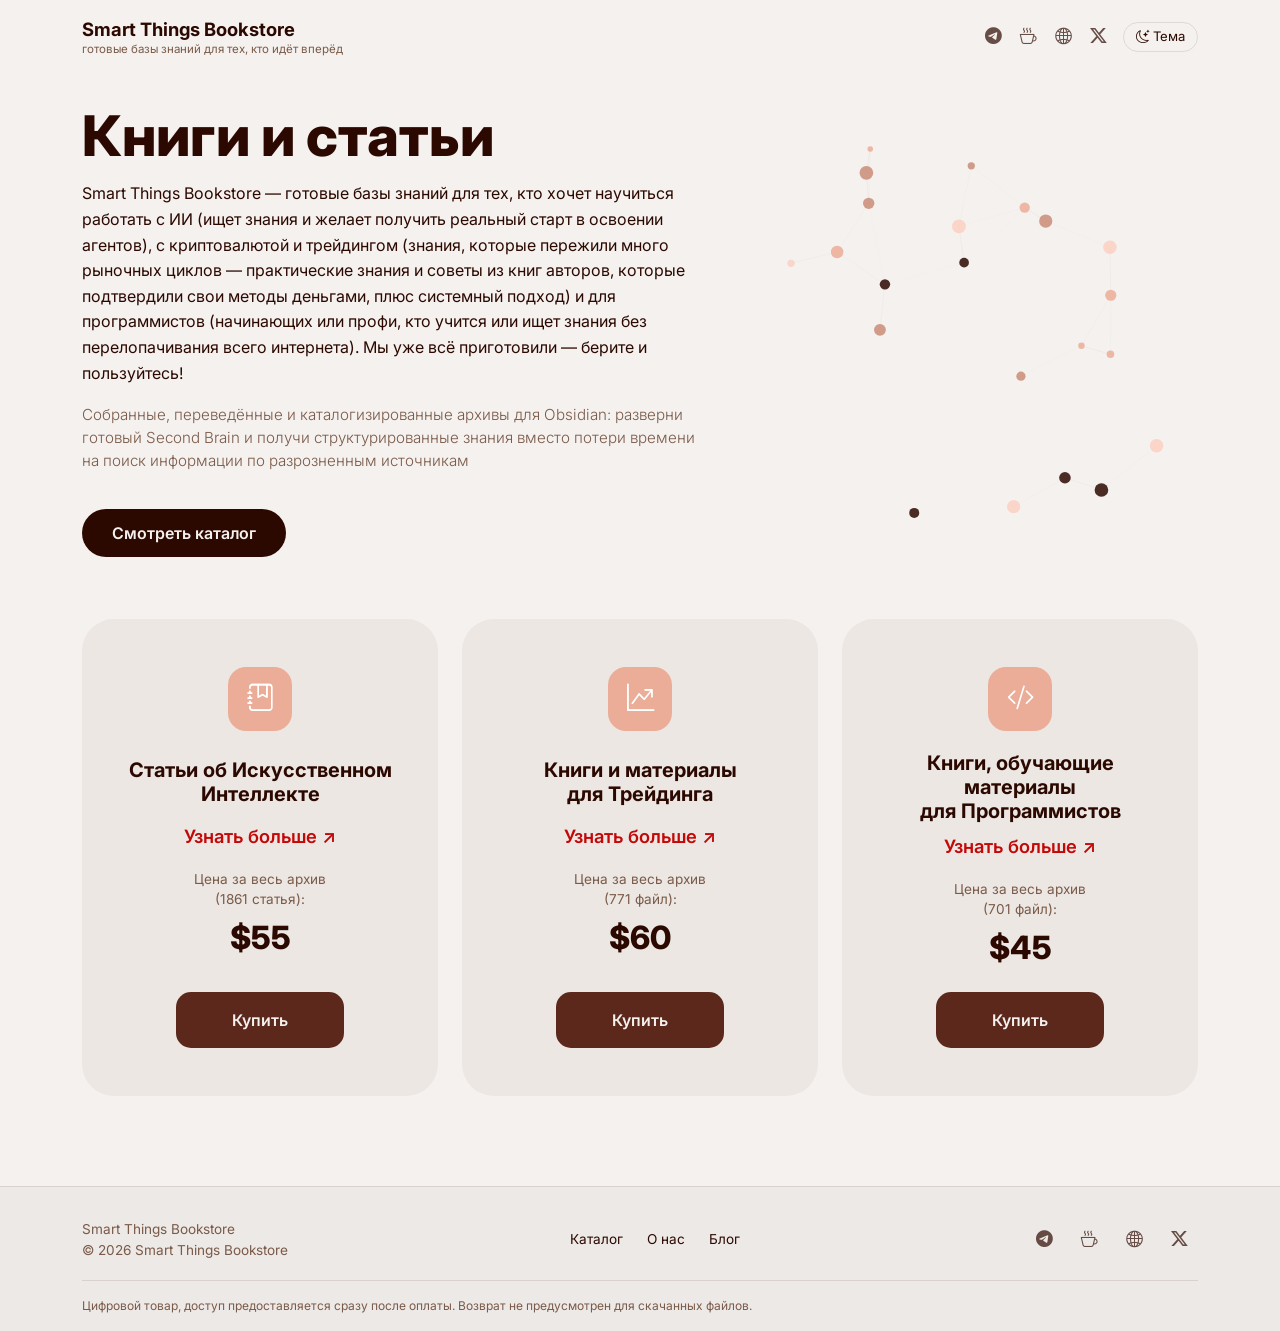
==== index.html @ 559d3473 "Summary add sync yandex webmaster tag" ====
<!DOCTYPE html>
<html lang="ru">
<head>
<!-- Google Tag Manager -->
<script>(function(w,d,s,l,i){w[l]=w[l]||[];w[l].push({'gtm.start':
new Date().getTime(),event:'gtm.js'});var f=d.getElementsByTagName(s)[0],
j=d.createElement(s),dl=l!='dataLayer'?'&l='+l:'';j.async=true;j.src=
'https://www.googletagmanager.com/gtm.js?id='+i+dl;f.parentNode.insertBefore(j,f);
})(window,document,'script','dataLayer','GTM-MWCF3CTQ');</script>
<!-- End Google Tag Manager -->
<!-- Google tag (gtag.js) -->
<script async src="https://www.googletagmanager.com/gtag/js?id=G-NZB8XPNJS3"></script>
<script>
  window.dataLayer = window.dataLayer || [];
  function gtag(){dataLayer.push(arguments);}
  gtag('js', new Date());
  gtag('config', 'G-NZB8XPNJS3');
</script>
<meta charset="UTF-8">
<meta name="yandex-verification" content="767aa36fb826621a" />
<meta name="viewport" content="width=device-width, initial-scale=1.0">
<script>document.documentElement.setAttribute('data-theme', localStorage.getItem('theme') || 'light');</script>
<title>Smart Things Bookstore — базы знаний по ИИ, трейдингу и коду для Obsidian</title>
<meta name="description" content="Smart Things Bookstore — базы знаний по ИИ, трейдингу и коду для Obsidian">
<link rel="icon" type="image/png" href="/img/favicon-96x96.png" sizes="96x96" />
<link rel="icon" type="image/svg+xml" href="/img/favicon.svg" />
<link rel="shortcut icon" href="/img/favicon.ico" />
<link rel="apple-touch-icon" sizes="180x180" href="/img/apple-touch-icon.png" />
<meta name="apple-mobile-web-app-title" content="eBook RU" />
<link rel="manifest" href="/img/site.webmanifest" />
<link rel="preconnect" href="https://fonts.googleapis.com">
<link rel="preconnect" href="https://fonts.gstatic.com" crossorigin>
<link href="https://fonts.googleapis.com/css2?family=Inter:wght@400;500;600;700;800&display=optional" rel="stylesheet">
<link href="https://cdn.jsdelivr.net/npm/bootstrap@5.3.3/dist/css/bootstrap.min.css" rel="stylesheet">
<link rel="stylesheet" href="https://cdn.jsdelivr.net/npm/bootstrap-icons@1.11.3/font/bootstrap-icons.css">
<link rel="stylesheet" href="style.css">
<script type="application/ld+json">
{
  "@context": "https://schema.org",
  "@graph": [
    {
      "@type": "Organization",
      "name": "Smart Things Bookstore",
      "url": "https://ebookru.github.io/",
      "sameAs": []
    },
    {
      "@type": "WebSite",
      "name": "Smart Things Bookstore",
      "url": "https://ebookru.github.io/"
    },
    {
      "@type": "ItemList",
      "itemListElement": [
        {
          "@type": "ListItem",
          "position": 1,
          "url": "https://ebookru.github.io/product-ai.html",
          "name": "Статьи об Искусственном Интеллекте"
        },
        {
          "@type": "ListItem",
          "position": 2,
          "url": "https://ebookru.github.io/product-trading.html",
          "name": "Книги и материалы для Трейдинга"
        },
        {
          "@type": "ListItem",
          "position": 3,
          "url": "https://ebookru.github.io/product-programmers.html",
          "name": "Книги, обучающие материалы для Программистов"
        }
      ]
    }
  ]
}
</script>
<!-- Yandex.Metrika counter -->
<script type="text/javascript">
    (function(m,e,t,r,i,k,a){
        m[i]=m[i]||function(){(m[i].a=m[i].a||[]).push(arguments)};
        m[i].l=1*new Date();
        for (var j = 0; j < document.scripts.length; j++) {if (document.scripts[j].src === r) { return; }}
        k=e.createElement(t),a=e.getElementsByTagName(t)[0],k.async=1,k.src=r,a.parentNode.insertBefore(k,a)
    })(window, document,'script','https://mc.webvisor.org/metrika/tag_ww.js?id=110765491', 'ym');

    ym(110765491, 'init', {ssr:true, webvisor:true, clickmap:true, ecommerce:"dataLayer", referrer: document.referrer, url: location.href, accurateTrackBounce:true, trackLinks:true});
</script>
<noscript><div><img src="https://mc.yandex.ru/watch/110765491" style="position:absolute; left:-9999px;" alt="" /></div></noscript>
<!-- /Yandex.Metrika counter -->
</head>
<body>
<!-- Google Tag Manager (noscript) -->
<noscript><iframe src="https://www.googletagmanager.com/ns.html?id=GTM-MWCF3CTQ"
height="0" width="0" style="display:none;visibility:hidden"></iframe></noscript>
<!-- End Google Tag Manager (noscript) -->

<nav class="navbar navbar-expand py-3">
  <div class="container d-flex justify-content-between align-items-center">
    <a href="index.html" class="text-decoration-none">
      <span class="brand-name">Smart Things Bookstore</span>
      <span class="brand-tagline">готовые базы знаний для тех, кто идёт вперёд</span>
    </a>
    <div class="d-flex align-items-center">
      <div class="social-icons">
        <a href="#" title="Telegram" aria-label="Telegram"><i class="bi bi-telegram"></i></a>
        <a href="#" title="Boosty" aria-label="Boosty"><i class="bi bi-cup-hot"></i></a>
        <a href="#" title="Bastyon" aria-label="Bastyon"><i class="bi bi-globe2"></i></a>
        <a href="#" title="X" aria-label="X (Twitter)"><i class="bi bi-twitter-x"></i></a>
      </div>
      <button class="theme-toggle" id="themeToggle"><i class="bi bi-moon-stars"></i> Тема</button>
    </div>
  </div>
</nav>

<main>
<header class="hero">
  <div class="container hero-inner">
    <div class="row align-items-center g-5">
      <div class="col-lg-7">
        <h1>Книги и статьи</h1>
        <p class="hero-desc">Smart Things Bookstore — готовые базы знаний для тех, кто хочет научиться работать с ИИ (ищет знания и желает получить реальный старт в освоении агентов), с криптовалютой и трейдингом (знания, которые пережили много рыночных циклов — практические знания и советы из книг авторов, которые подтвердили свои методы деньгами, плюс системный подход) и для программистов (начинающих или профи, кто учится или ищет знания без перелопачивания всего интернета). Мы уже всё приготовили — берите и пользуйтесь!</p>
        <p class="lead">Собранные, переведённые и каталогизированные архивы для Obsidian: разверни готовый Second Brain и получи структурированные знания вместо потери времени на поиск информации по разрозненным источникам</p>
        <a href="#catalog" class="btn btn-brand">Смотреть каталог</a>
      </div>
      <div class="col-lg-5">
        <div class="graph-wrap">
          <svg id="graphSvg" viewBox="0 0 500 420"></svg>
        </div>
      </div>
    </div>
  </div>
</header>

<section class="catalog-section" id="catalog">
  <div class="container">
    <h2 class="visually-hidden">Каталог товаров</h2>
    <div class="row g-4 justify-content-center">
      <div class="col-md-4 col-sm-6">
        <div class="product-card">
          <div class="product-icon"><i class="bi bi-journal-bookmark"></i></div>
          <h3>Статьи об Искусственном<br>Интеллекте</h3>
          <a href="product-ai.html" class="link-more" aria-label="Узнать больше об архиве «Статьи об Искусственном Интеллекте»">Узнать больше ↗</a>
          <div class="product-price-label">Цена за весь архив<br>(1861 статья):</div>
          <div class="product-price-value">$55</div>
          <button class="btn-buy">Купить</button>
        </div>
      </div>
      <div class="col-md-4 col-sm-6">
        <div class="product-card">
          <div class="product-icon"><i class="bi bi-graph-up-arrow"></i></div>
          <h3>Книги и материалы<br>для Трейдинга</h3>
          <a href="product-trading.html" class="link-more" aria-label="Узнать больше об архиве «Книги и материалы для Трейдинга»">Узнать больше ↗</a>
          <div class="product-price-label">Цена за весь архив<br>(771 файл):</div>
          <div class="product-price-value">$60</div>
          <button class="btn-buy">Купить</button>
        </div>
      </div>
      <div class="col-md-4 col-sm-6">
        <div class="product-card">
          <div class="product-icon"><i class="bi bi-code-slash"></i></div>
          <h3>Книги, обучающие материалы<br>для Программистов</h3>
          <a href="product-programmers.html" class="link-more" aria-label="Узнать больше об архиве «Книги, обучающие материалы для Программистов»">Узнать больше ↗</a>
          <div class="product-price-label">Цена за весь архив<br>(701 файл):</div>
          <div class="product-price-value">$45</div>
          <button class="btn-buy">Купить</button>
        </div>
      </div>
    </div>
  </div>
</section>
</main>

<footer>
  <div class="container">
    <div class="d-flex flex-wrap justify-content-between align-items-center">
      <div>Smart Things Bookstore<br>© 2026 Smart Things Bookstore</div>
      <div>
        <a href="#catalog">Каталог</a>
        <a href="#">О нас</a>
        <a href="#">Блог</a>
      </div>
      <div class="social-icons">
        <a href="#" aria-label="Telegram"><i class="bi bi-telegram"></i></a>
        <a href="#" aria-label="Boosty"><i class="bi bi-cup-hot"></i></a>
        <a href="#" aria-label="Bastyon"><i class="bi bi-globe2"></i></a>
        <a href="#" aria-label="X (Twitter)"><i class="bi bi-twitter-x"></i></a>
      </div>
    </div>
    <div class="footer-legal">
      Цифровой товар, доступ предоставляется сразу после оплаты. Возврат не предусмотрен для скачанных файлов.
    </div>
  </div>
</footer>

<script src="script.js" defer></script>

</body>
</html>
---- style.css ----
:root {
  --bg: #F4F1EF;
  --bg-alt: #FAD0C1;
  --bg-secondary: #EDE9E6;
  --card-bg: #ECE7E3;
  --accent: #EBAD97;
  --accent2: #C98C76;
  --text: #2C0900;
  --text-muted: #7a5a48;
  --border: rgba(44,9,0,0.10);
  --surface: #ffffff;
}
[data-theme="dark"] {
  --bg: #3a3230;
  --bg-alt: #C79E90;
  --bg-secondary: #4a3e3a;
  --card-bg: #4a3e3a;
  --accent: #A87362;
  --accent2: #875140;
  --text: #f2e9e5;
  --text-muted: #cbb9b0;
  --border: rgba(242,233,229,0.12);
  --surface: #574a45;
}
* { font-family: 'Inter', -apple-system, sans-serif; }
body {
  background: var(--bg);
  color: var(--text);
  transition: background 0.3s ease, color 0.3s ease;
  overflow-x: hidden;
}
.navbar { background: transparent !important; }
.brand-name { font-weight: 700; font-size: 1.15rem; color: var(--text); }
.brand-tagline { font-size: 0.72rem; color: var(--text-muted); display: block; margin-top: -3px; }
.social-icons a {
  color: var(--text); font-size: 1.05rem; margin-left: 14px;
  text-decoration: none; opacity: 0.7; transition: opacity 0.2s;
}
.social-icons a:hover { opacity: 1; }
.theme-toggle {
  border: 1px solid var(--border); background: transparent; color: var(--text);
  border-radius: 20px; padding: 4px 12px; font-size: 0.82rem; margin-left: 16px;
}

/* --- Минималистичный hero --- */
.hero { position: relative; padding: 2em 0; overflow: hidden; }
.hero-inner { position: relative; z-index: 2; }
.hero h1 {
  font-weight: 800;
  font-size: 3.5em;
  line-height: 1.1;
  margin-bottom: .25em;
}
.hero p.hero-desc {
  font-size: 1rem;
  color: var(--text);
  max-width: 800px;
  line-height: 1.6;
}
.hero p.lead {
  font-size: 0.95rem;
  color: var(--text-muted);
  max-width: 640px;
  margin-top: 18px;
}
.btn-brand {
  background: var(--text);
  border: none;
  color: var(--bg);
  font-weight: 600;
  padding: 12px 30px;
  border-radius: 999px;
  margin-top: 20px;
}
.btn-brand:hover { background: var(--accent2); color: #fff; }

/* --- Живой граф --- */
.graph-wrap { width: 100%; height: 420px; }
#graphSvg { width: 100%; height: 100%; }
.graph-node { transition: r 0.3s ease; }
.graph-edge { stroke: var(--border); stroke-width: 1; }
@media (max-width: 991px) { .graph-wrap { height: 260px; margin-top: 20px; } }

.catalog-section { padding: 30px 0 90px; position: relative; z-index: 2; }

/* --- Карточки товаров (центрированные, скруглённые) --- */
.product-card {
  background: var(--card-bg);
  border-radius: 32px;
  padding: 48px 28px;
  height: 100%;
  min-height: 420px;
  text-align: center;
  display: flex;
  flex-direction: column;
  align-items: center;
  justify-content: flex-start;
  transition: transform 0.25s ease;
}
.product-card h3 { min-height: 62px; display: flex; align-items: center; }
.product-card .product-price-label { min-height: 42px; display: flex; align-items: center; }
.product-card .btn-buy { margin-top: auto; }
.product-card:hover { transform: translateY(-6px); }
.product-icon {
  width: 64px; height: 64px;
  display: flex; align-items: center; justify-content: center;
  background: var(--accent);
  border-radius: 18px;
  font-size: 1.7rem;
  color: #fff;
  margin-bottom: 20px;
}
.product-card h3 { font-size: 1.25rem; font-weight: 700; margin-bottom: 10px; }
.link-more {
  font-size: 1.15rem;
  color: #c30808;
  text-decoration: none;
  font-weight: 600;
  margin-bottom: 18px;
}
[data-theme="dark"] .link-more { color: #ffe098; }
.link-more:hover { text-decoration: underline; }
.product-price-label { font-size: 0.85rem; color: var(--text-muted); margin-bottom: 4px; line-height: 1.5; }
.product-price-value { font-size: 2rem; font-weight: 800; color: var(--text); margin-bottom: 20px; }
.btn-buy {
  background: #5b281b;
  color: var(--bg);
  border: none;
  border-radius: 15px;
  padding: 16px 56px;
  font-weight: 600;
}
.btn-buy:hover { background: #a92909; color: #fff; }
.btn-buy:disabled { opacity: 0.4; }
[data-theme="dark"] .btn-buy { background: #510808; color: #f5f5f5; }
[data-theme="dark"] .btn-buy:hover { background: #d20000; color: #f5f5f5; }

footer {
  background: var(--bg-secondary);
  border-top: 1px solid var(--border);
  padding: 32px 0 16px;
  font-size: 0.85rem;
  color: var(--text-muted);
}
footer a { color: var(--text); text-decoration: none; margin: 0 10px; }
.footer-legal {
  font-size: 0.75rem; margin-top: 20px;
  border-top: 1px solid var(--border); padding-top: 16px;
}

/* ==================================================
   Внутренние страницы товаров (product-*.html)
   ================================================== */
.breadcrumb-nav { font-size: 0.85rem; color: var(--text-muted); padding: 10px 0 20px; }
.breadcrumb-nav a { color: var(--text-muted); text-decoration: none; }

.hero-panel { background: var(--bg-secondary); border-radius: 32px; padding: 56px; }
h1.product-title { font-weight: 800; font-size: 2rem; line-height: 1.3; letter-spacing: -0.5px; max-width: 480px; }
.product-subtitle { color: var(--text-muted); font-size: 1rem; margin-top: 18px; max-width: 460px; }
.hero-panel .btn-brand { padding: 12px 28px; margin-top: 26px; display: inline-block; }
.btn-trial {
  display: inline-block; margin-top: 26px; margin-left: 14px;
  padding: 12px 24px; border-radius: 999px; border: 1px solid var(--border);
  color: var(--text-muted); text-decoration: none; font-size: 0.9rem; font-weight: 500;
}
.btn-trial:hover { border-color: var(--accent2); color: var(--accent2); }
[data-theme="dark"] .btn-trial { color: #fff; border-color: #ff1500; }
[data-theme="dark"] .btn-trial:hover { color: #fff; border-color: #ff1500; background: #ff1500; }

.demo-mock {
  background: var(--surface);
  border-radius: 24px;
  padding: 24px;
  box-shadow: 0 20px 50px rgba(44,9,0,0.08);
}
.demo-mock .mock-row {
  display: flex; align-items: center; justify-content: space-between;
  padding: 10px 6px; border-bottom: 1px solid var(--border); font-size: 0.85rem;
}
.demo-mock .mock-icon {
  width: 34px; height: 34px; border-radius: 8px;
  background: linear-gradient(135deg, var(--accent), var(--accent2));
  margin-right: 10px; flex-shrink: 0;
}
.demo-caption { text-align: center; font-size: 0.78rem; color: var(--text-muted); margin-top: 14px; }

.split-section { padding: 70px 0; border-top: 1px solid var(--border); }
.split-section .row { position: relative; }
.split-section .divider {
  position: absolute; left: 50%; top: 0; bottom: 0; width: 1px;
  background: var(--border); display: none;
}
@media (min-width: 768px) { .split-section .divider { display: block; } }
.split-title { font-weight: 800; font-size: 1.7rem; letter-spacing: -0.3px; }
.split-text { color: var(--text-muted); font-size: 1rem; line-height: 1.7; }
.spl-tex { padding: 1em 0 0; text-align: center; font-size: 1.45em; color: var(--text-muted); }
.spl-tex a { color: var(--accent2); }
.spl-tex a:hover { color: var(--bs-red); }

.categories-list { display: flex; flex-wrap: wrap; gap: 10px; margin-top: 16px; }
.categories-list span { background: var(--card-bg); border-radius: 999px; padding: 8px 16px; font-size: 0.85rem; color: var(--text); }

.stats-panel { background: var(--surface); border-radius: 24px; padding: 32px; box-shadow: 0 20px 50px rgba(44,9,0,0.08); height: 100%; }
.stats-panel .stat-row { display: flex; align-items: center; justify-content: space-between; padding: 14px 4px; border-bottom: 1px solid var(--border); }
.stats-panel .stat-row:last-child { border-bottom: none; }
.stats-panel .stat-value { font-weight: 800; font-size: 1.3rem; color: var(--accent2); }
.stats-panel .stat-label { font-size: 0.9rem; color: var(--text); }
[data-theme="dark"] .stats-panel { background: var(--card-bg); }
[data-theme="dark"] .stats-panel .stat-value { color: var(--bg-alt); }
[data-theme="dark"] .stats-panel .stat-label { color: #f2e9e5; }

.steps { display: flex; gap: 20px; flex-wrap: wrap; margin-top: 10px; }
.step { background: var(--card-bg); border-radius: 20px; padding: 22px; flex: 1; min-width: 180px; }
.step-num { color: var(--accent2); font-weight: 800; font-size: 1.4rem; }

.buy-box { background: var(--bg-secondary); border-radius: 32px; padding: 40px; text-align: center; margin: 20px 0 40px; }
.buy-price { font-size: 1.5rem; font-weight: 800; margin-bottom: 18px; }
.buy-price .buy-amount { font-size: 1.8em; }
.btn-pay { border: none; border-radius: 999px; padding: 14px 25px; font-weight: 600; margin: 8px; color: #fff; font-size: 1.35em; }
.btn-pay.crypto { background: #950301; }
.btn-pay.crypto:hover { background: #cb1816; }
[data-theme="dark"] .btn-pay.crypto { background: #570d0c; }
[data-theme="dark"] .btn-pay.crypto:hover { background: #ff1500; }
.btn-pay.cards { background: #d15210; }
.btn-pay.cards:hover { background: #ff0c0c; }
.buy-note { font-size: 0.82rem; color: var(--text-muted); margin-top: 14px; }

.accordion-item { background: transparent; border: none; border-bottom: 1px solid var(--border); }
.accordion-button { background: transparent; color: var(--text); font-weight: 500; box-shadow: none; padding: 18px 4px; }
.accordion-button:not(.collapsed) { background: transparent; color: var(--accent2); box-shadow: none; }
.accordion-body { color: var(--text-muted); padding: 0 4px 18px; }

.scan-carousel { border-radius: 24px; overflow: hidden; box-shadow: 0 20px 50px rgba(44,9,0,0.08); background: var(--surface); }
.scan-carousel .carousel-item img { width: 100%; height: 340px; object-fit: cover; cursor: zoom-in; }
.scan-carousel .carousel-control-prev, .scan-carousel .carousel-control-next { width: 44px; }
.scan-carousel .carousel-control-prev-icon, .scan-carousel .carousel-control-next-icon { background-color: rgba(44,9,0,0.55); border-radius: 50%; padding: 18px; }
.scan-carousel .carousel-indicators [data-bs-target] { background-color: var(--accent2); }

.lightbox-overlay {
  position: fixed; inset: 0; background: rgba(0,0,0,0.85); z-index: 2000;
  display: none; align-items: center; justify-content: center; padding: 30px;
}
.lightbox-overlay.active { display: flex; }
.lightbox-overlay img { max-width: 90vw; max-height: 90vh; border-radius: 12px; }
.lightbox-close { position: absolute; top: 20px; right: 30px; color: #fff; font-size: 2rem; cursor: pointer; background: none; border: none; }
.lightbox-nav { position: absolute; top: 50%; transform: translateY(-50%); color: #fff; font-size: 2.5rem; cursor: pointer; background: none; border: none; padding: 10px 16px; }
.lightbox-prev { left: 10px; }
.lightbox-next { right: 10px; }
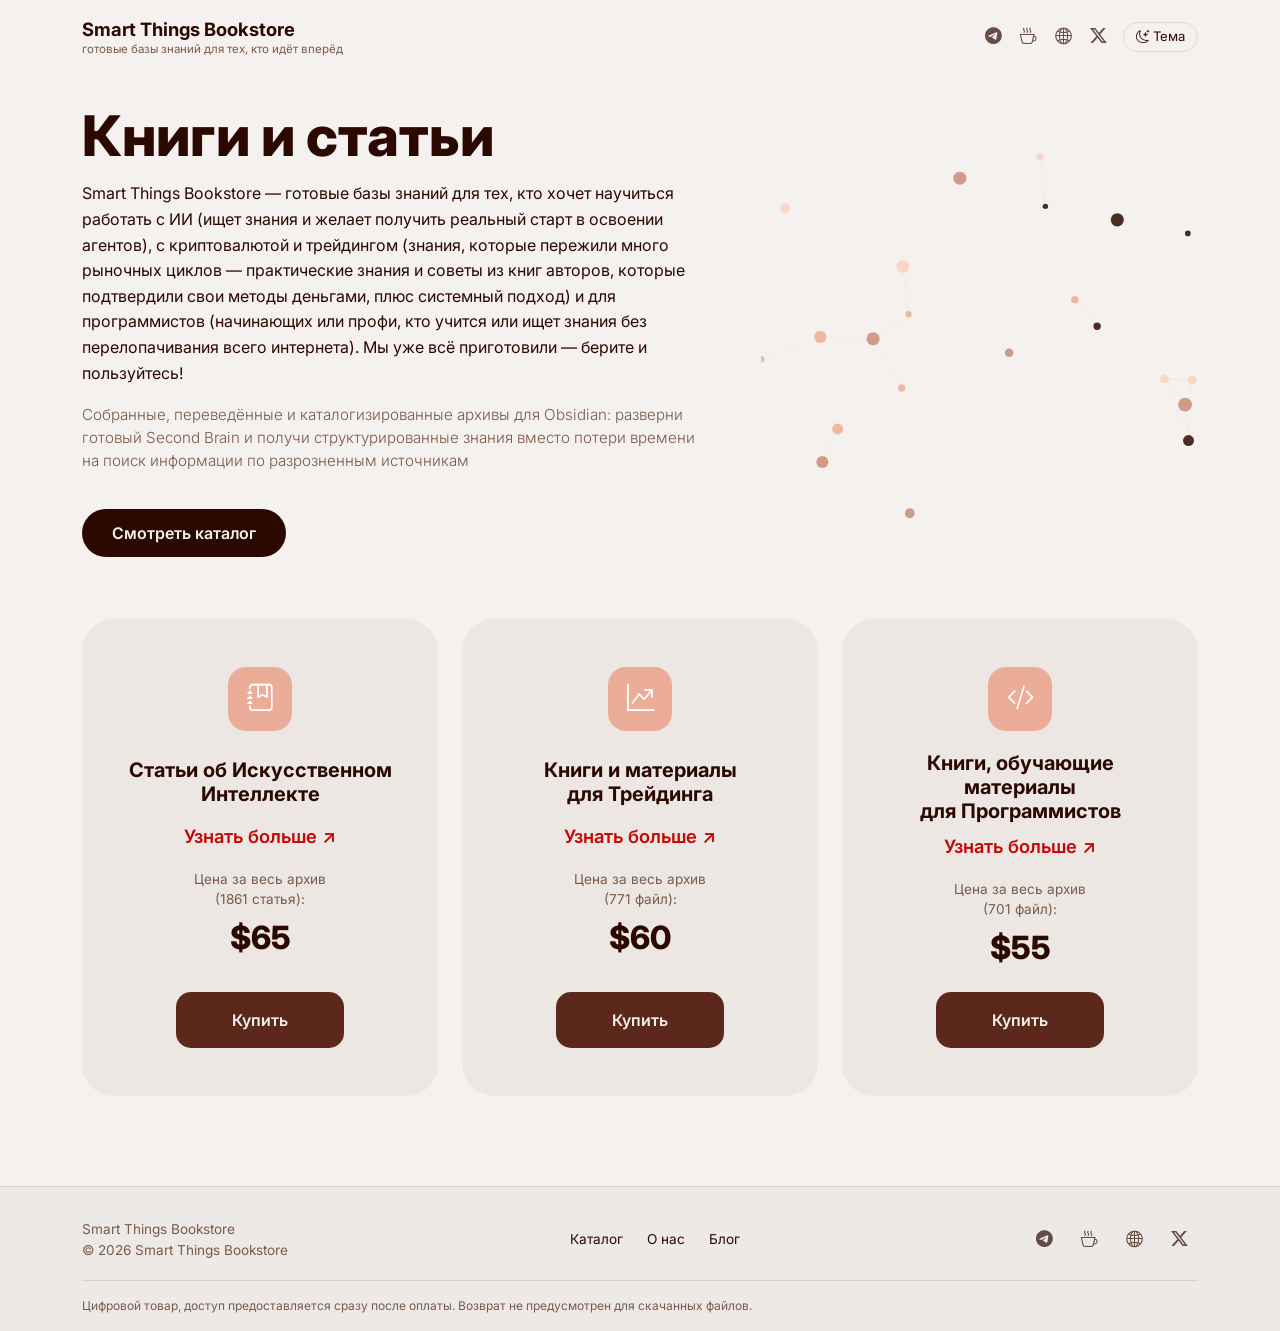
==== commit 9ce08259: "Summary add text & change price" ====
--- a/index.html
+++ b/index.html
@@ -142,7 +142,7 @@
           <h3>Статьи об Искусственном<br>Интеллекте</h3>
           <a href="product-ai.html" class="link-more" aria-label="Узнать больше об архиве «Статьи об Искусственном Интеллекте»">Узнать больше ↗</a>
           <div class="product-price-label">Цена за весь архив<br>(1861 статья):</div>
-          <div class="product-price-value">$55</div>
+          <div class="product-price-value">$65</div>
           <button class="btn-buy">Купить</button>
         </div>
       </div>
@@ -162,7 +162,7 @@
           <h3>Книги, обучающие материалы<br>для Программистов</h3>
           <a href="product-programmers.html" class="link-more" aria-label="Узнать больше об архиве «Книги, обучающие материалы для Программистов»">Узнать больше ↗</a>
           <div class="product-price-label">Цена за весь архив<br>(701 файл):</div>
-          <div class="product-price-value">$45</div>
+          <div class="product-price-value">$55</div>
           <button class="btn-buy">Купить</button>
         </div>
       </div>
--- a/style.css
+++ b/style.css
@@ -184,6 +184,47 @@
 }
 .demo-caption { text-align: center; font-size: 0.78rem; color: var(--text-muted); margin-top: 14px; }
 
+.info-panel-section { padding: 50px 0 0; }
+.info-panel {
+  background: var(--card-bg);
+  border-radius: 32px;
+  padding: 48px;
+}
+.info-panel .info-title {
+  font-weight: 800;
+  font-size: 1.8rem;
+  letter-spacing: -0.3px;
+  margin-bottom: 20px;
+}
+.info-panel p {
+  color: var(--text-muted);
+  font-size: 1rem;
+  line-height: 1.7;
+  margin-bottom: 16px;
+}
+.info-callout {
+  background: var(--surface);
+  border-left: 4px solid var(--accent2);
+  border-radius: 16px;
+  padding: 24px 28px;
+  margin: 28px 0;
+  box-shadow: 0 20px 50px rgba(44,9,0,0.08);
+}
+.info-callout h4 {
+  color: var(--accent2);
+  font-weight: 800;
+  font-size: 1.2rem;
+  margin-bottom: 12px;
+}
+.info-callout p:last-child { margin-bottom: 0; }
+.info-steps { margin-top: 8px; }
+.info-steps h4 {
+  font-weight: 800;
+  font-size: 1.2rem;
+  margin-bottom: 12px;
+  color: var(--text);
+}
+
 .split-section { padding: 70px 0; border-top: 1px solid var(--border); }
 .split-section .row { position: relative; }
 .split-section .divider {
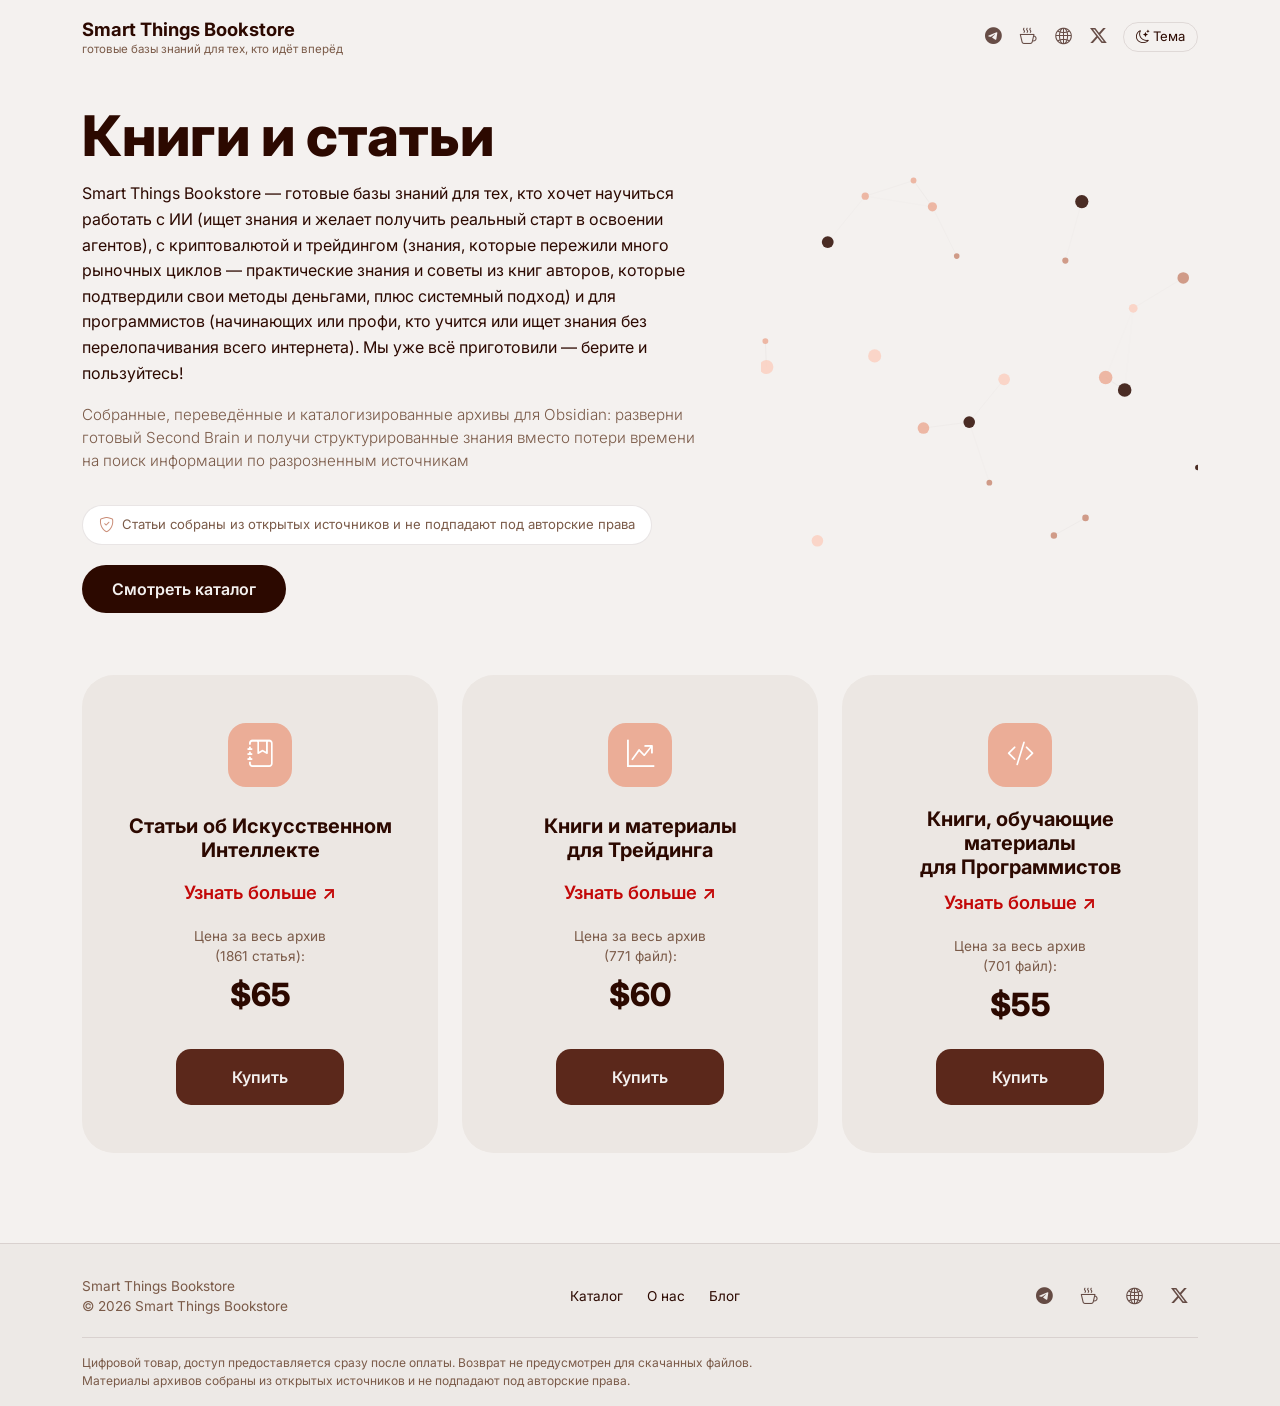
==== commit 45c1741f: "summary no autor" ====
--- a/index.html
+++ b/index.html
@@ -121,6 +121,7 @@
         <h1>Книги и статьи</h1>
         <p class="hero-desc">Smart Things Bookstore — готовые базы знаний для тех, кто хочет научиться работать с ИИ (ищет знания и желает получить реальный старт в освоении агентов), с криптовалютой и трейдингом (знания, которые пережили много рыночных циклов — практические знания и советы из книг авторов, которые подтвердили свои методы деньгами, плюс системный подход) и для программистов (начинающих или профи, кто учится или ищет знания без перелопачивания всего интернета). Мы уже всё приготовили — берите и пользуйтесь!</p>
         <p class="lead">Собранные, переведённые и каталогизированные архивы для Obsidian: разверни готовый Second Brain и получи структурированные знания вместо потери времени на поиск информации по разрозненным источникам</p>
+        <div class="disclaimer-badge"><i class="bi bi-shield-check"></i> Статьи собраны из открытых источников и не подпадают под авторские права</div>
         <a href="#catalog" class="btn btn-brand">Смотреть каталог</a>
       </div>
       <div class="col-lg-5">
@@ -188,7 +189,8 @@
       </div>
     </div>
     <div class="footer-legal">
-      Цифровой товар, доступ предоставляется сразу после оплаты. Возврат не предусмотрен для скачанных файлов.
+      Цифровой товар, доступ предоставляется сразу после оплаты. Возврат не предусмотрен для скачанных файлов.<br>
+      Материалы архивов собраны из открытых источников и не подпадают под авторские права.
     </div>
   </div>
 </footer>
--- a/style.css
+++ b/style.css
@@ -73,6 +73,20 @@
   margin-top: 20px;
 }
 .btn-brand:hover { background: var(--accent2); color: #fff; }
+
+.disclaimer-badge {
+  display: inline-flex;
+  align-items: center;
+  gap: 8px;
+  background: var(--surface);
+  border: 1px solid var(--border);
+  border-radius: 999px;
+  padding: 8px 16px;
+  font-size: 0.82rem;
+  color: var(--text-muted);
+  margin-top: 16px;
+}
+.disclaimer-badge i { color: var(--accent2); font-size: 0.95rem; }
 
 /* --- Живой граф --- */
 .graph-wrap { width: 100%; height: 420px; }
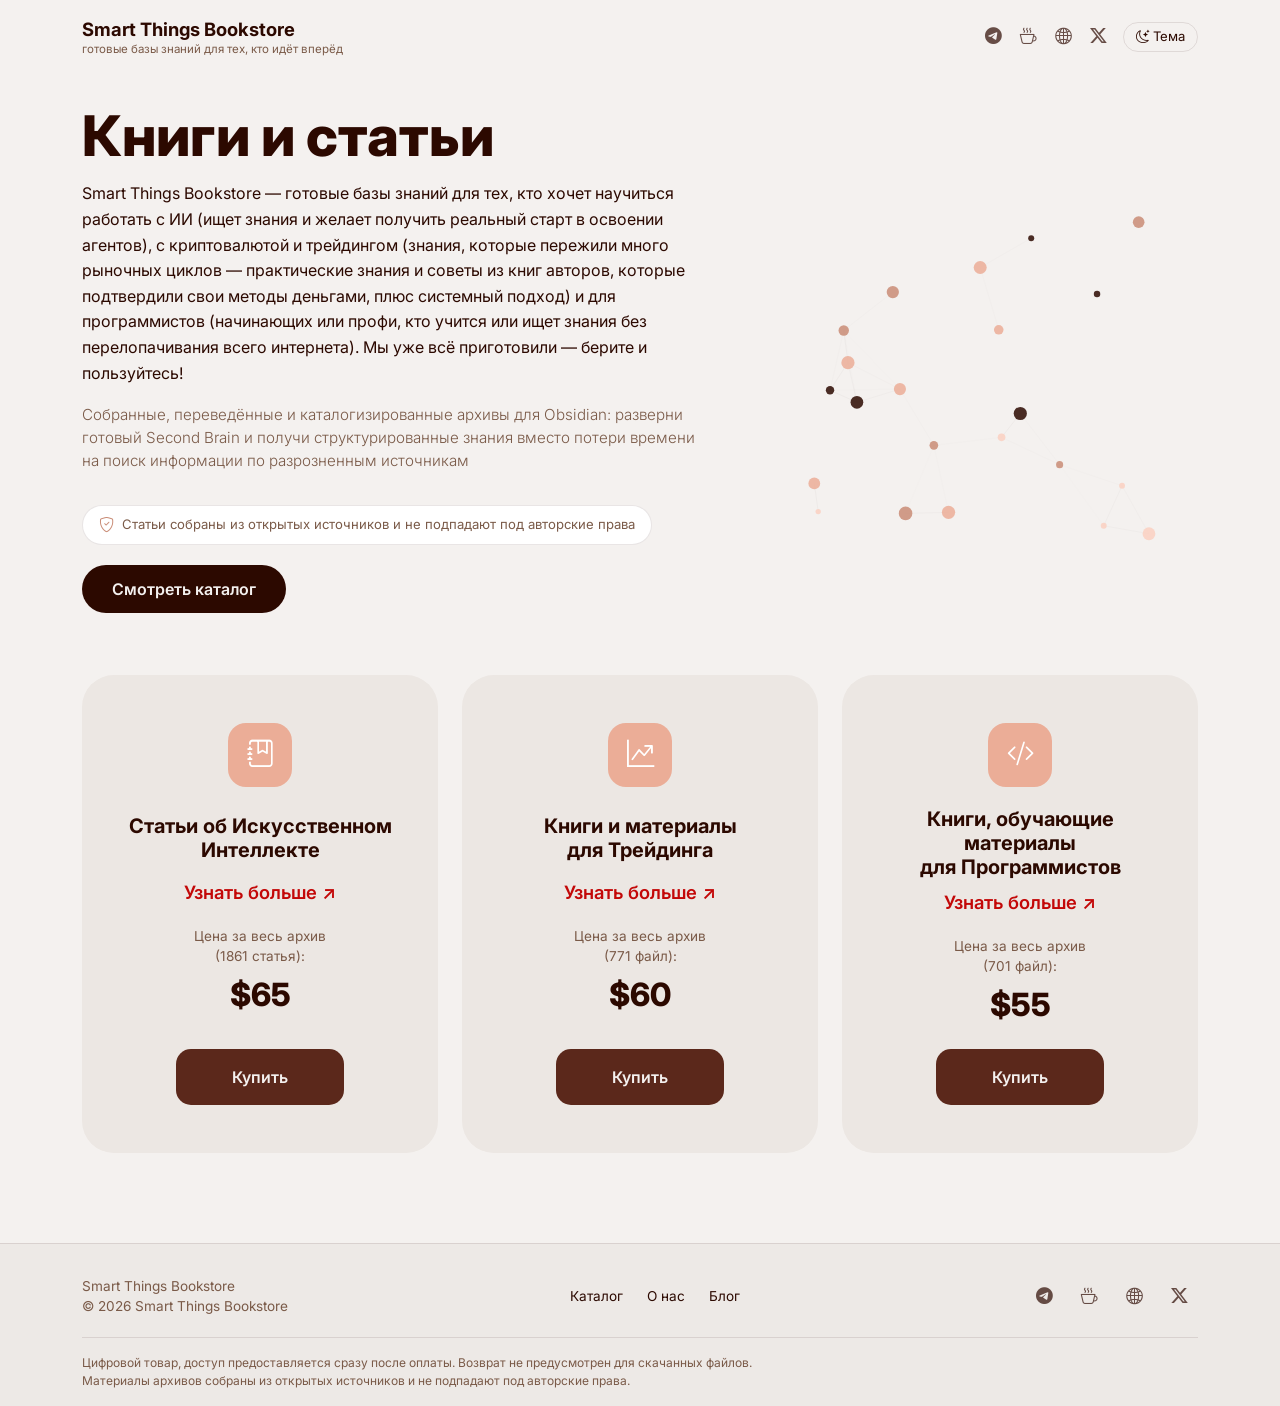
==== commit 70eb78ba: "Summary paylink Article AI" ====
--- a/index.html
+++ b/index.html
@@ -144,7 +144,7 @@
           <a href="product-ai.html" class="link-more" aria-label="Узнать больше об архиве «Статьи об Искусственном Интеллекте»">Узнать больше ↗</a>
           <div class="product-price-label">Цена за весь архив<br>(1861 статья):</div>
           <div class="product-price-value">$65</div>
-          <button class="btn-buy">Купить</button>
+          <a href="https://paywall.pw/7m6gze8lzzdw" class="btn-buy" target="_blank" rel="noopener">Купить</a>
         </div>
       </div>
       <div class="col-md-4 col-sm-6">
--- a/style.css
+++ b/style.css
@@ -143,6 +143,8 @@
   border-radius: 15px;
   padding: 16px 56px;
   font-weight: 600;
+  display: inline-block;
+  text-decoration: none;
 }
 .btn-buy:hover { background: #a92909; color: #fff; }
 .btn-buy:disabled { opacity: 0.4; }
@@ -271,7 +273,7 @@
 .buy-box { background: var(--bg-secondary); border-radius: 32px; padding: 40px; text-align: center; margin: 20px 0 40px; }
 .buy-price { font-size: 1.5rem; font-weight: 800; margin-bottom: 18px; }
 .buy-price .buy-amount { font-size: 1.8em; }
-.btn-pay { border: none; border-radius: 999px; padding: 14px 25px; font-weight: 600; margin: 8px; color: #fff; font-size: 1.35em; }
+.btn-pay { display: inline-block; text-decoration: none; border: none; border-radius: 999px; padding: 14px 25px; font-weight: 600; margin: 8px; color: #fff; font-size: 1.35em; }
 .btn-pay.crypto { background: #950301; }
 .btn-pay.crypto:hover { background: #cb1816; }
 [data-theme="dark"] .btn-pay.crypto { background: #570d0c; }
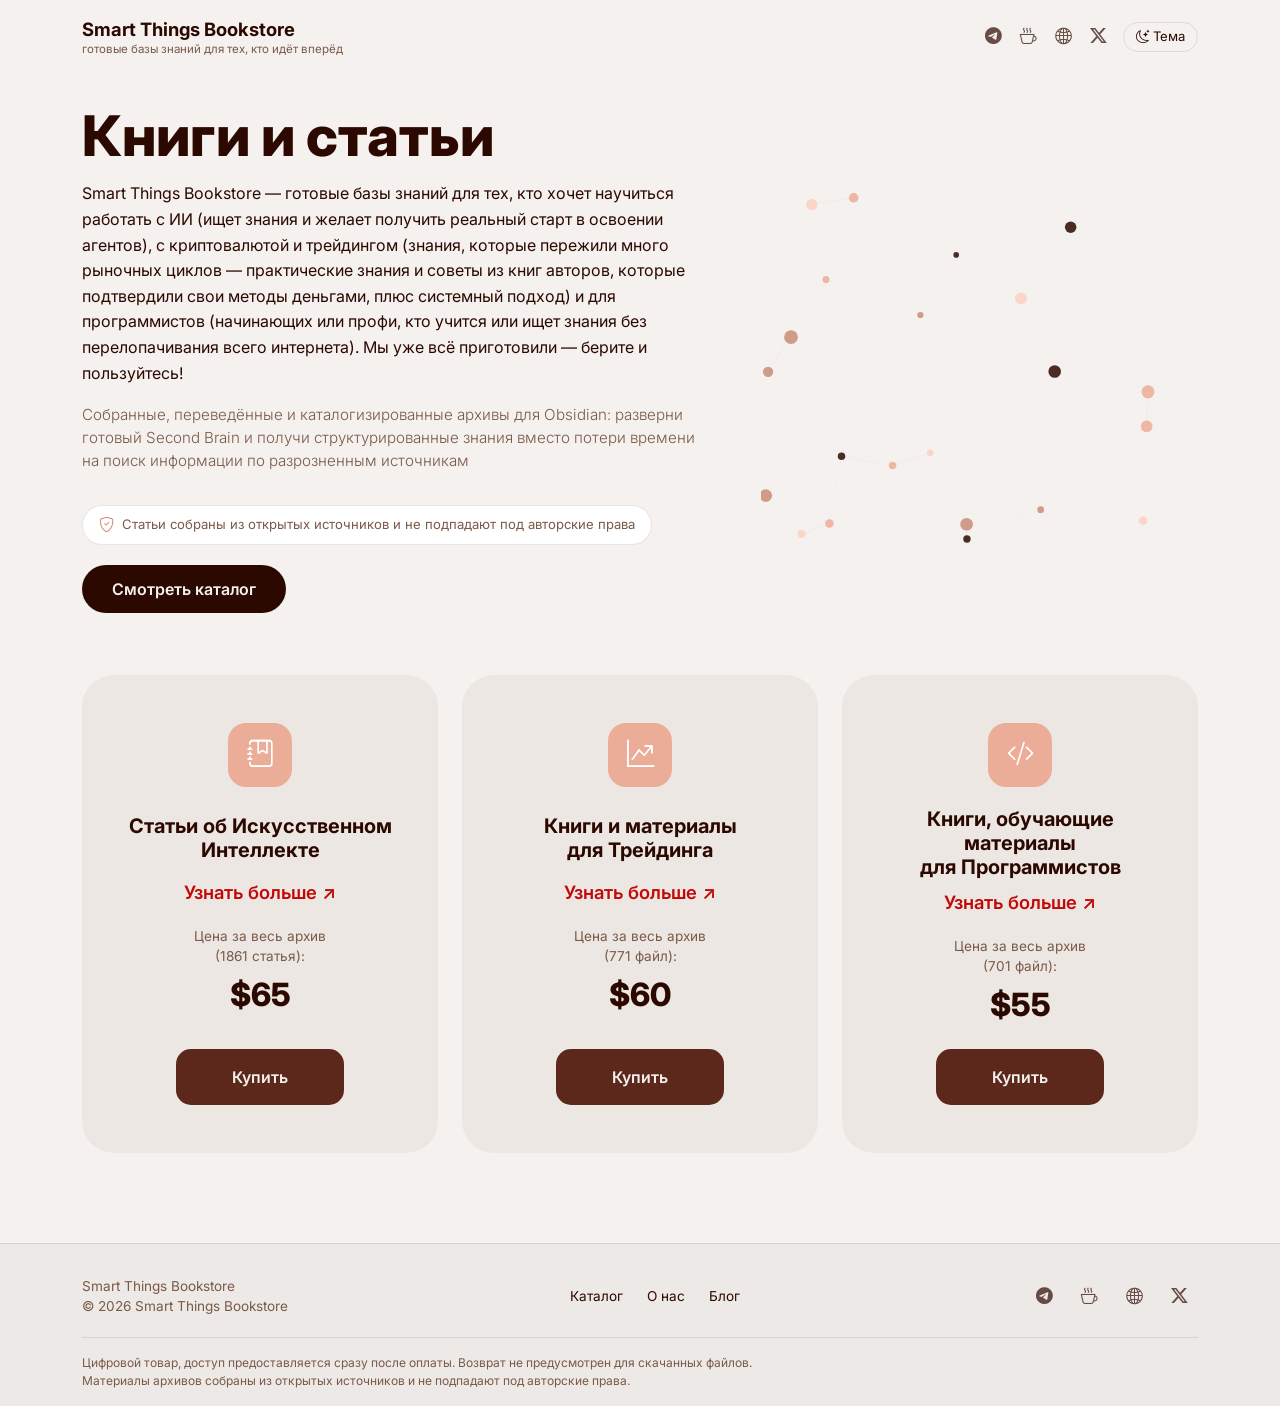
==== commit 004bf510: "Summary schema wide dev" ====
--- a/index.html
+++ b/index.html
@@ -89,7 +89,8 @@
 <noscript><div><img src="https://mc.yandex.ru/watch/110765491" style="position:absolute; left:-9999px;" alt="" /></div></noscript>
 <!-- /Yandex.Metrika counter -->
 </head>
-<body>
+<body itemscope itemtype="https://schema.org/WebPage">
+<meta itemprop="keywords" content="smart things bookstore, книги по программированию, учебник по программированию, статьи по программированию, статьи об ии, книги по ии, скачать книгу по, скачать книгу по claude, готовые статьи по ии, хранилище obsidian, second brain obsidian на русском, цифровые архивы знаний, купить книгу по программированию, готовый obsidian vault, знания для ии трейдинга программирования, книги по трейдингу, книга по криптовалюте, обучение криптовалюте, обучение трейдингу книга, книга по теханализу, скачать книгу по техническому анализу, цифровой товар, скачать электронную книгу, где скачать электронную книгу, готовый архив книг скачать">
 <!-- Google Tag Manager (noscript) -->
 <noscript><iframe src="https://www.googletagmanager.com/ns.html?id=GTM-MWCF3CTQ"
 height="0" width="0" style="display:none;visibility:hidden"></iframe></noscript>
--- a/style.css
+++ b/style.css
@@ -248,7 +248,7 @@
   background: var(--border); display: none;
 }
 @media (min-width: 768px) { .split-section .divider { display: block; } }
-.split-title { font-weight: 800; font-size: 1.7rem; letter-spacing: -0.3px; }
+.split-title, .paragraph_name { font-weight: 800; font-size: 1.7rem; letter-spacing: -0.3px; margin-bottom: 16px; }
 .split-text { color: var(--text-muted); font-size: 1rem; line-height: 1.7; }
 .spl-tex { padding: 1em 0 0; text-align: center; font-size: 1.45em; color: var(--text-muted); }
 .spl-tex a { color: var(--accent2); }
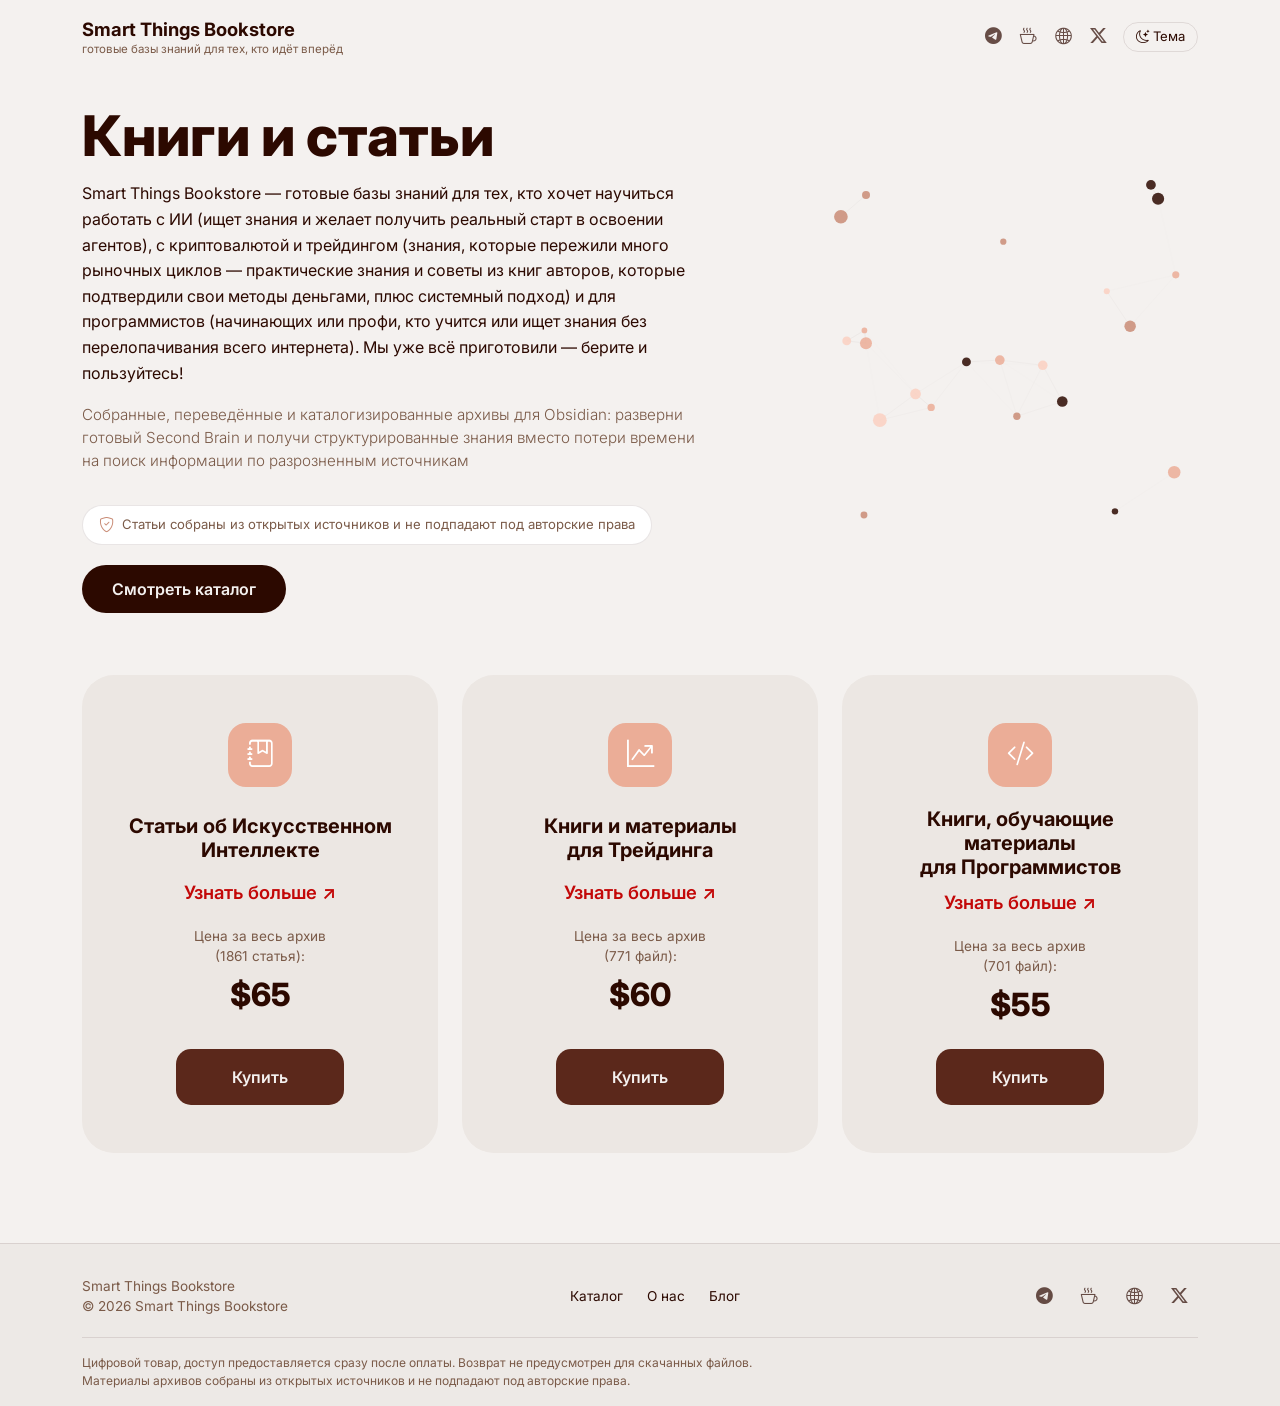
==== commit 9b72b2f5: "Summary Blog building 01" ====
--- a/index.html
+++ b/index.html
@@ -180,7 +180,7 @@
       <div>
         <a href="#catalog">Каталог</a>
         <a href="#">О нас</a>
-        <a href="#">Блог</a>
+        <a href="blog/index.html">Блог</a>
       </div>
       <div class="social-icons">
         <a href="#" aria-label="Telegram"><i class="bi bi-telegram"></i></a>
--- a/style.css
+++ b/style.css
@@ -303,3 +303,64 @@
 .lightbox-nav { position: absolute; top: 50%; transform: translateY(-50%); color: #fff; font-size: 2.5rem; cursor: pointer; background: none; border: none; padding: 10px 16px; }
 .lightbox-prev { left: 10px; }
 .lightbox-next { right: 10px; }
+
+/* ==================================================
+   Блог
+   ================================================== */
+.blog-hero { padding: 1.5em 0 2.5em; }
+.blog-hero h1 { font-weight: 800; font-size: 2.6em; line-height: 1.15; margin-bottom: .3em; }
+.blog-hero p.hero-desc { font-size: 1rem; color: var(--text); max-width: 700px; line-height: 1.6; }
+
+.blog-list-section { padding: 10px 0 90px; }
+.blog-card {
+  background: var(--card-bg);
+  border-radius: 28px;
+  padding: 32px;
+  height: 100%;
+  display: flex;
+  flex-direction: column;
+  transition: transform 0.25s ease;
+}
+.blog-card:hover { transform: translateY(-6px); }
+.blog-card .blog-card-img {
+  width: 100%; height: 170px; object-fit: cover;
+  border-radius: 18px; margin-bottom: 20px;
+}
+.blog-card .blog-cat {
+  font-size: 0.75rem; text-transform: uppercase; letter-spacing: 0.5px;
+  color: var(--accent2); font-weight: 700; margin-bottom: 10px;
+}
+.blog-card h3 { font-size: 1.15rem; font-weight: 700; margin-bottom: 10px; line-height: 1.35; }
+.blog-card p.blog-excerpt { color: var(--text-muted); font-size: 0.92rem; line-height: 1.6; flex: 1; margin-bottom: 18px; }
+.blog-card .link-more { margin-bottom: 0; }
+
+.article-header { padding: 1.5em 0 0; }
+.article-header h1 { font-weight: 800; font-size: 2.1em; line-height: 1.25; max-width: 780px; }
+.article-cat { font-size: 0.8rem; text-transform: uppercase; letter-spacing: 0.5px; color: var(--accent2); font-weight: 700; margin-bottom: 14px; }
+.article-cover {
+  width: 100%; max-height: 420px; object-fit: cover;
+  border-radius: 28px; margin: 28px 0 8px;
+  box-shadow: 0 20px 50px rgba(44,9,0,0.08);
+}
+
+.article-body { max-width: 780px; margin: 24px 0 0; }
+.article-body p { color: var(--text); font-size: 1.05rem; line-height: 1.8; margin-bottom: 22px; }
+
+.article-links {
+  max-width: 780px;
+  margin-top: 20px; padding-top: 24px;
+  border-top: 1px solid var(--border);
+}
+.article-links .article-cta {
+  display: inline-block; background: var(--text); color: var(--bg);
+  border-radius: 999px; padding: 12px 28px; font-weight: 600; text-decoration: none; margin-bottom: 16px;
+}
+.article-links .article-cta:hover { background: var(--accent2); color: #fff; }
+.article-links .article-next { display: block; color: var(--text-muted); font-size: 0.92rem; }
+.article-links .article-next a { color: var(--accent2); font-weight: 600; text-decoration: none; }
+.article-links .article-next a:hover { text-decoration: underline; }
+
+@media (max-width: 767px) {
+  .blog-hero h1 { font-size: 2em; }
+  .article-header h1 { font-size: 1.6em; }
+}
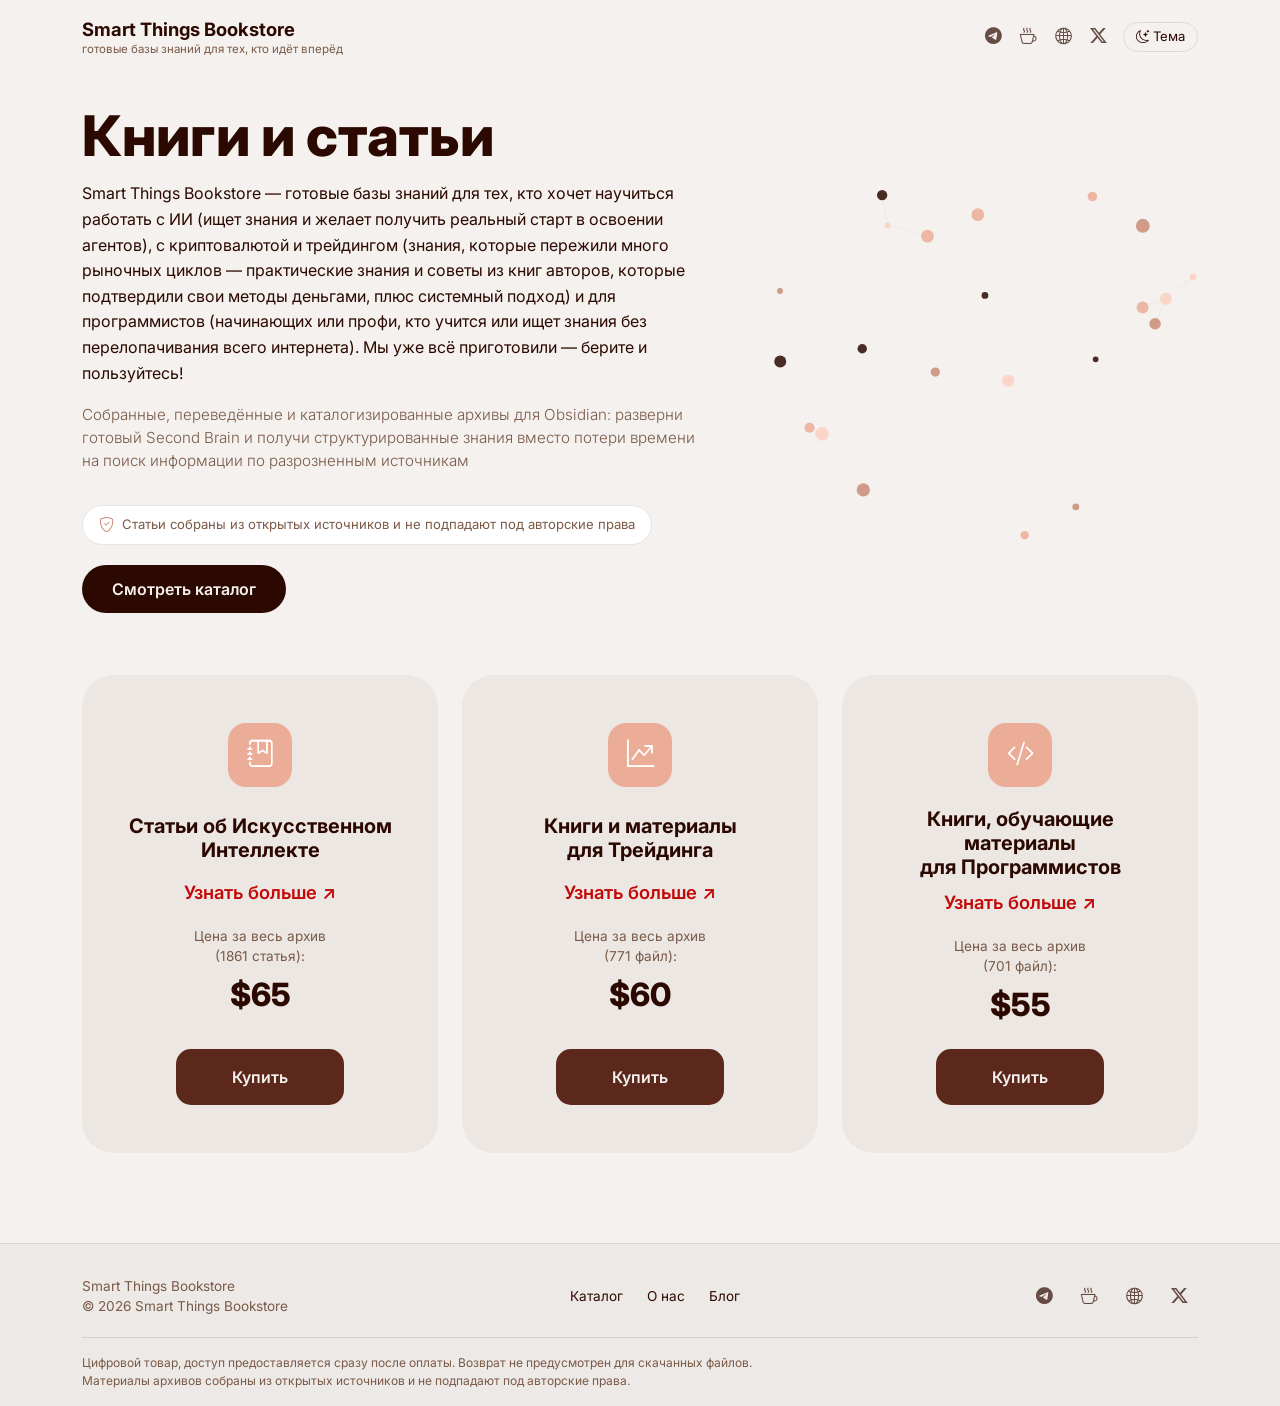
==== commit 18bef72e: "Summary all deploy" ====
--- a/index.html
+++ b/index.html
@@ -1,4 +1,4 @@
-<!DOCTYPE html>
+﻿<!DOCTYPE html>
 <html lang="ru">
 <head>
 <!-- Google Tag Manager -->
@@ -31,7 +31,7 @@
 <link rel="preconnect" href="https://fonts.googleapis.com">
 <link rel="preconnect" href="https://fonts.gstatic.com" crossorigin>
 <link href="https://fonts.googleapis.com/css2?family=Inter:wght@400;500;600;700;800&display=optional" rel="stylesheet">
-<link href="https://cdn.jsdelivr.net/npm/bootstrap@5.3.3/dist/css/bootstrap.min.css" rel="stylesheet">
+<link href="https://cdn.jsdelivr.net/npm/bootstrap@5.3.8/dist/css/bootstrap.min.css" rel="stylesheet">
 <link rel="stylesheet" href="https://cdn.jsdelivr.net/npm/bootstrap-icons@1.11.3/font/bootstrap-icons.css">
 <link rel="stylesheet" href="style.css">
 <script type="application/ld+json">
--- a/style.css
+++ b/style.css
@@ -1,4 +1,4 @@
-:root {
+﻿:root {
   --bg: #F4F1EF;
   --bg-alt: #FAD0C1;
   --bg-secondary: #EDE9E6;
@@ -337,20 +337,53 @@
 .article-header { padding: 1.5em 0 0; }
 .article-header h1 { font-weight: 800; font-size: 2.1em; line-height: 1.25; max-width: 780px; }
 .article-cat { font-size: 0.8rem; text-transform: uppercase; letter-spacing: 0.5px; color: var(--accent2); font-weight: 700; margin-bottom: 14px; }
+.article-figure {
+  max-width: 760px; box-sizing: border-box;
+  margin: 32px auto;
+  background: var(--surface);
+  border: 1px solid var(--border);
+  border-radius: 24px;
+  padding: 14px;
+}
 .article-cover {
-  width: 100%; max-height: 420px; object-fit: cover;
-  border-radius: 28px; margin: 28px 0 8px;
-  box-shadow: 0 20px 50px rgba(44,9,0,0.08);
-}
-
-.article-body { max-width: 780px; margin: 24px 0 0; }
+  width: 100%; height: auto;
+  box-sizing: border-box; display: block;
+  border-radius: 14px;
+}
+.article-figure figcaption {
+  margin-top: 12px; padding: 0 6px 4px; text-align: center; font-style: italic;
+  font-size: 0.88rem; color: var(--text-muted);
+}
+.article-body { max-width: 760px; margin: 24px auto 0; }
+.article-body p:first-of-type { font-size: 1.18rem; font-weight: 500; }
+.article-links { width: 100%; margin: 32px 0 0; padding-top: 24px; border-top: 3px solid var(--text); }
+
+.article-grid { margin-top: 8px; }
+.article-grid p { color: var(--text); font-size: 1rem; line-height: 1.75; margin-bottom: 18px; }
+.article-grid p.lede { font-size: 1.15rem; font-weight: 600; }
+.article-grid .col-md-6:first-child { border-right: 1px solid var(--border); padding-right: 36px; }
+.article-grid .col-md-6:last-child { padding-left: 36px; }
+@media (max-width: 767px) {
+  .article-grid .col-md-6:first-child { border-right: none; padding-right: 0; border-bottom: 1px solid var(--border); padding-bottom: 24px; margin-bottom: 8px; }
+  .article-grid .col-md-6:last-child { padding-left: 0; }
+}
+
+.article-figure-inline {
+  margin: 8px 0 26px; background: var(--surface); border: 1px solid var(--border);
+  border-radius: 4px; padding: 10px; box-sizing: border-box;
+}
+.article-figure-inline img { width: 100%; height: auto; border-radius: 2px; display: block; }
+.article-figure-inline figcaption { margin-top: 8px; padding: 0 2px; font-size: 0.8rem; font-style: italic; color: var(--text-muted); }
+
+.article-external-link {
+  display: inline-block; font-weight: 700; color: var(--text);
+  text-decoration: none; border-bottom: 2px solid var(--text); padding-bottom: 1px;
+}
+.article-external-link:hover { color: var(--accent2); border-color: var(--accent2); }
+.article-thematic { margin: 4px 0 18px; padding-left: 18px; }
+.article-thematic li { color: var(--text); font-size: 0.98rem; line-height: 1.6; margin-bottom: 6px; }
+
 .article-body p { color: var(--text); font-size: 1.05rem; line-height: 1.8; margin-bottom: 22px; }
-
-.article-links {
-  max-width: 780px;
-  margin-top: 20px; padding-top: 24px;
-  border-top: 1px solid var(--border);
-}
 .article-links .article-cta {
   display: inline-block; background: var(--text); color: var(--bg);
   border-radius: 999px; padding: 12px 28px; font-weight: 600; text-decoration: none; margin-bottom: 16px;
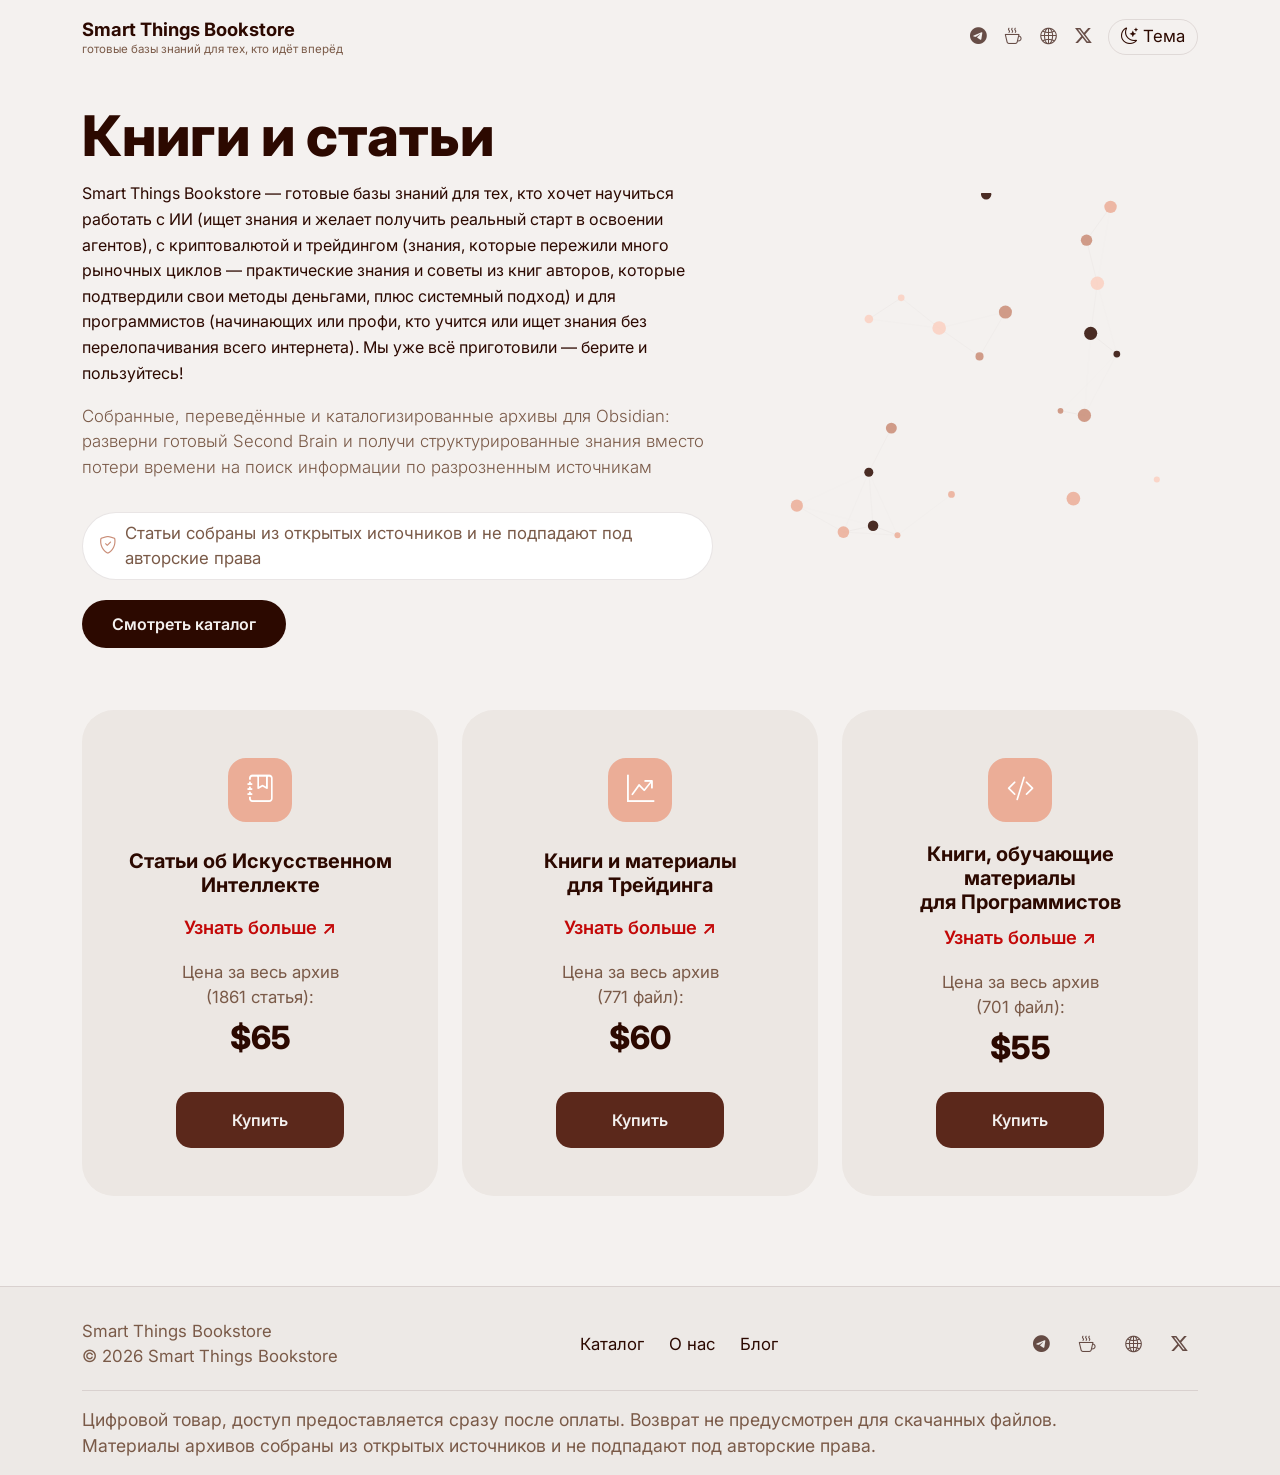
==== commit 6e35306d: "Summary btn & seo canonical" ====
--- a/index.html
+++ b/index.html
@@ -18,6 +18,7 @@
 </script>
 <meta charset="UTF-8">
 <meta name="yandex-verification" content="767aa36fb826621a" />
+<link rel="canonical" href="https://ebookru.github.io/" />
 <meta name="viewport" content="width=device-width, initial-scale=1.0">
 <script>document.documentElement.setAttribute('data-theme', localStorage.getItem('theme') || 'light');</script>
 <title>Smart Things Bookstore — базы знаний по ИИ, трейдингу и коду для Obsidian</title>
@@ -145,7 +146,7 @@
           <a href="product-ai.html" class="link-more" aria-label="Узнать больше об архиве «Статьи об Искусственном Интеллекте»">Узнать больше ↗</a>
           <div class="product-price-label">Цена за весь архив<br>(1861 статья):</div>
           <div class="product-price-value">$65</div>
-          <a href="https://paywall.pw/7m6gze8lzzdw" class="btn-buy" target="_blank" rel="noopener">Купить</a>
+          <a href="product-ai.html#buy" class="btn-buy">Купить</a>
         </div>
       </div>
       <div class="col-md-4 col-sm-6">
@@ -155,7 +156,7 @@
           <a href="product-trading.html" class="link-more" aria-label="Узнать больше об архиве «Книги и материалы для Трейдинга»">Узнать больше ↗</a>
           <div class="product-price-label">Цена за весь архив<br>(771 файл):</div>
           <div class="product-price-value">$60</div>
-          <button class="btn-buy">Купить</button>
+          <a href="product-trading.html#buy" class="btn-buy">Купить</a>
         </div>
       </div>
       <div class="col-md-4 col-sm-6">
@@ -165,7 +166,7 @@
           <a href="product-programmers.html" class="link-more" aria-label="Узнать больше об архиве «Книги, обучающие материалы для Программистов»">Узнать больше ↗</a>
           <div class="product-price-label">Цена за весь архив<br>(701 файл):</div>
           <div class="product-price-value">$55</div>
-          <button class="btn-buy">Купить</button>
+          <a href="product-programmers.html#buy" class="btn-buy">Купить</a>
         </div>
       </div>
     </div>
--- a/style.css
+++ b/style.css
@@ -23,12 +23,18 @@
   --surface: #574a45;
 }
 * { font-family: 'Inter', -apple-system, sans-serif; }
+html, body { height: 100%; }
 body {
   background: var(--bg);
   color: var(--text);
   transition: background 0.3s ease, color 0.3s ease;
   overflow-x: hidden;
-}
+  min-height: 100vh;
+  display: flex;
+  flex-direction: column;
+}
+main { flex: 1 0 auto; }
+footer { flex-shrink: 0; }
 .navbar { background: transparent !important; }
 .brand-name { font-weight: 700; font-size: 1.15rem; color: var(--text); }
 .brand-tagline { font-size: 0.72rem; color: var(--text-muted); display: block; margin-top: -3px; }
@@ -39,7 +45,7 @@
 .social-icons a:hover { opacity: 1; }
 .theme-toggle {
   border: 1px solid var(--border); background: transparent; color: var(--text);
-  border-radius: 20px; padding: 4px 12px; font-size: 0.82rem; margin-left: 16px;
+  border-radius: 20px; padding: 4px 12px; font-size: 1.05em; margin-left: 16px;
 }
 
 /* --- Минималистичный hero --- */
@@ -58,7 +64,7 @@
   line-height: 1.6;
 }
 .hero p.lead {
-  font-size: 0.95rem;
+  font-size: 1.05em;
   color: var(--text-muted);
   max-width: 640px;
   margin-top: 18px;
@@ -82,14 +88,14 @@
   border: 1px solid var(--border);
   border-radius: 999px;
   padding: 8px 16px;
-  font-size: 0.82rem;
+  font-size: 1.05em;
   color: var(--text-muted);
   margin-top: 16px;
 }
-.disclaimer-badge i { color: var(--accent2); font-size: 0.95rem; }
+.disclaimer-badge i { color: var(--accent2); font-size: 1.05em; }
 
 /* --- Живой граф --- */
-.graph-wrap { width: 100%; height: 420px; }
+.graph-wrap { width: 100%; height: 100%; min-height: 360px; }
 #graphSvg { width: 100%; height: 100%; }
 .graph-node { transition: r 0.3s ease; }
 .graph-edge { stroke: var(--border); stroke-width: 1; }
@@ -134,7 +140,7 @@
 }
 [data-theme="dark"] .link-more { color: #ffe098; }
 .link-more:hover { text-decoration: underline; }
-.product-price-label { font-size: 0.85rem; color: var(--text-muted); margin-bottom: 4px; line-height: 1.5; }
+.product-price-label { font-size: 1.05em; color: var(--text-muted); margin-bottom: 4px; line-height: 1.5; }
 .product-price-value { font-size: 2rem; font-weight: 800; color: var(--text); margin-bottom: 20px; }
 .btn-buy {
   background: #5b281b;
@@ -155,19 +161,19 @@
   background: var(--bg-secondary);
   border-top: 1px solid var(--border);
   padding: 32px 0 16px;
-  font-size: 0.85rem;
+  font-size: 1.05em;
   color: var(--text-muted);
 }
 footer a { color: var(--text); text-decoration: none; margin: 0 10px; }
 .footer-legal {
-  font-size: 0.75rem; margin-top: 20px;
+  font-size: 1.05em; margin-top: 20px;
   border-top: 1px solid var(--border); padding-top: 16px;
 }
 
 /* ==================================================
    Внутренние страницы товаров (product-*.html)
    ================================================== */
-.breadcrumb-nav { font-size: 0.85rem; color: var(--text-muted); padding: 10px 0 20px; }
+.breadcrumb-nav { font-size: 1.05em; color: var(--text-muted); padding: 10px 0 20px; }
 .breadcrumb-nav a { color: var(--text-muted); text-decoration: none; }
 
 .hero-panel { background: var(--bg-secondary); border-radius: 32px; padding: 56px; }
@@ -177,7 +183,7 @@
 .btn-trial {
   display: inline-block; margin-top: 26px; margin-left: 14px;
   padding: 12px 24px; border-radius: 999px; border: 1px solid var(--border);
-  color: var(--text-muted); text-decoration: none; font-size: 0.9rem; font-weight: 500;
+  color: var(--text-muted); text-decoration: none; font-size: 1.05em; font-weight: 500;
 }
 .btn-trial:hover { border-color: var(--accent2); color: var(--accent2); }
 [data-theme="dark"] .btn-trial { color: #fff; border-color: #ff1500; }
@@ -191,14 +197,14 @@
 }
 .demo-mock .mock-row {
   display: flex; align-items: center; justify-content: space-between;
-  padding: 10px 6px; border-bottom: 1px solid var(--border); font-size: 0.85rem;
+  padding: 10px 6px; border-bottom: 1px solid var(--border); font-size: 1.05em;
 }
 .demo-mock .mock-icon {
   width: 34px; height: 34px; border-radius: 8px;
   background: linear-gradient(135deg, var(--accent), var(--accent2));
   margin-right: 10px; flex-shrink: 0;
 }
-.demo-caption { text-align: center; font-size: 0.78rem; color: var(--text-muted); margin-top: 14px; }
+.demo-caption { text-align: center; font-size: 1.05em; color: var(--text-muted); margin-top: 14px; }
 
 .info-panel-section { padding: 50px 0 0; }
 .info-panel {
@@ -255,13 +261,13 @@
 .spl-tex a:hover { color: var(--bs-red); }
 
 .categories-list { display: flex; flex-wrap: wrap; gap: 10px; margin-top: 16px; }
-.categories-list span { background: var(--card-bg); border-radius: 999px; padding: 8px 16px; font-size: 0.85rem; color: var(--text); }
+.categories-list span { background: var(--card-bg); border-radius: 999px; padding: 8px 16px; font-size: 1.05em; color: var(--text); }
 
 .stats-panel { background: var(--surface); border-radius: 24px; padding: 32px; box-shadow: 0 20px 50px rgba(44,9,0,0.08); height: 100%; }
 .stats-panel .stat-row { display: flex; align-items: center; justify-content: space-between; padding: 14px 4px; border-bottom: 1px solid var(--border); }
 .stats-panel .stat-row:last-child { border-bottom: none; }
 .stats-panel .stat-value { font-weight: 800; font-size: 1.3rem; color: var(--accent2); }
-.stats-panel .stat-label { font-size: 0.9rem; color: var(--text); }
+.stats-panel .stat-label { font-size: 1.05em; color: var(--text); }
 [data-theme="dark"] .stats-panel { background: var(--card-bg); }
 [data-theme="dark"] .stats-panel .stat-value { color: var(--bg-alt); }
 [data-theme="dark"] .stats-panel .stat-label { color: #f2e9e5; }
@@ -280,7 +286,7 @@
 [data-theme="dark"] .btn-pay.crypto:hover { background: #ff1500; }
 .btn-pay.cards { background: #d15210; }
 .btn-pay.cards:hover { background: #ff0c0c; }
-.buy-note { font-size: 0.82rem; color: var(--text-muted); margin-top: 14px; }
+.buy-note { font-size: 1.05em; color: var(--text-muted); margin-top: 14px; }
 
 .accordion-item { background: transparent; border: none; border-bottom: 1px solid var(--border); }
 .accordion-button { background: transparent; color: var(--text); font-weight: 500; box-shadow: none; padding: 18px 4px; }
@@ -327,16 +333,45 @@
   border-radius: 18px; margin-bottom: 20px;
 }
 .blog-card .blog-cat {
-  font-size: 0.75rem; text-transform: uppercase; letter-spacing: 0.5px;
+  font-size: 1.05em; text-transform: uppercase; letter-spacing: 0.5px;
   color: var(--accent2); font-weight: 700; margin-bottom: 10px;
 }
 .blog-card h3 { font-size: 1.15rem; font-weight: 700; margin-bottom: 10px; line-height: 1.35; }
-.blog-card p.blog-excerpt { color: var(--text-muted); font-size: 0.92rem; line-height: 1.6; flex: 1; margin-bottom: 18px; }
+.blog-card p.blog-excerpt { color: var(--text-muted); font-size: 1.05em; line-height: 1.6; flex: 1; margin-bottom: 18px; }
 .blog-card .link-more { margin-bottom: 0; }
 
 .article-header { padding: 1.5em 0 0; }
 .article-header h1 { font-weight: 800; font-size: 2.1em; line-height: 1.25; max-width: 780px; }
-.article-cat { font-size: 0.8rem; text-transform: uppercase; letter-spacing: 0.5px; color: var(--accent2); font-weight: 700; margin-bottom: 14px; }
+.article-cat { font-size: 1.05em; text-transform: uppercase; letter-spacing: 0.5px; color: var(--accent2); font-weight: 700; margin-bottom: 14px; }
+
+/* --- Article showcase: cover image + "other articles" links panel --- */
+.article-showcase { padding: 8px 0 0; }
+.article-showcase .article-figure-inline {
+  max-width: none; width: 100%; margin: 0;
+  background: transparent; border: none; padding: 0; border-radius: 0;
+}
+.article-showcase .article-figure-inline img { max-width: none; border-radius: 14px; }
+.article-showcase .article-figure-inline figcaption { padding: 0; }
+.showcase-title { font-size: 1.55rem; font-weight: 800; margin-bottom: 26px; }
+.showcase-list { list-style: none; padding: 0; margin: 0; display: flex; flex-direction: column; gap: 26px; }
+.showcase-list li { display: flex; align-items: flex-start; gap: 12px; }
+.showcase-list li i { color: var(--accent2); font-size: 1.2rem; margin-top: 2px; flex-shrink: 0; }
+.showcase-list li a { color: var(--text); text-decoration: none; font-size: 1.08rem; line-height: 1.5; font-weight: 600; }
+.showcase-list li a:hover { color: var(--accent2); }
+
+/* --- Share row --- */
+.article-share { margin-top: 12px; padding-top: 28px; border-top: 1px solid var(--border); text-align: center; }
+.article-share .share-label { font-size: 1.05em; letter-spacing: 2px; text-transform: uppercase; color: var(--text-muted); margin-bottom: 16px; }
+.article-share .share-icons { display: flex; justify-content: center; gap: 14px; }
+.article-share .share-icons a {
+  width: 40px; height: 40px; border-radius: 50%; display: flex; align-items: center; justify-content: center;
+  background: var(--surface); color: var(--text); border: 1px solid var(--border); text-decoration: none; font-size: 1rem;
+}
+.article-share .share-icons a:hover { background: var(--text); color: var(--bg); }
+
+@media (max-width: 991px) {
+  .showcase-list { margin-top: 24px; }
+}
 .article-figure {
   max-width: 760px; box-sizing: border-box;
   margin: 32px auto;
@@ -352,28 +387,29 @@
 }
 .article-figure figcaption {
   margin-top: 12px; padding: 0 6px 4px; text-align: center; font-style: italic;
-  font-size: 0.88rem; color: var(--text-muted);
+  font-size: 1.05em; color: var(--text-muted);
 }
 .article-body { max-width: 760px; margin: 24px auto 0; }
 .article-body p:first-of-type { font-size: 1.18rem; font-weight: 500; }
 .article-links { width: 100%; margin: 32px 0 0; padding-top: 24px; border-top: 3px solid var(--text); }
 
-.article-grid { margin-top: 8px; }
-.article-grid p { color: var(--text); font-size: 1rem; line-height: 1.75; margin-bottom: 18px; }
+.article-grid {
+  margin-top: 8px;
+  column-count: 2; column-gap: 64px; column-rule: 1px solid var(--border);
+}
+.article-grid p { color: var(--text); font-size: 1rem; line-height: 1.75; margin-bottom: 18px; break-inside: avoid; }
 .article-grid p.lede { font-size: 1.15rem; font-weight: 600; }
-.article-grid .col-md-6:first-child { border-right: 1px solid var(--border); padding-right: 36px; }
-.article-grid .col-md-6:last-child { padding-left: 36px; }
+.article-grid ul.article-thematic { break-inside: avoid; }
 @media (max-width: 767px) {
-  .article-grid .col-md-6:first-child { border-right: none; padding-right: 0; border-bottom: 1px solid var(--border); padding-bottom: 24px; margin-bottom: 8px; }
-  .article-grid .col-md-6:last-child { padding-left: 0; }
+  .article-grid { column-count: 1; column-rule: none; }
 }
 
 .article-figure-inline {
-  margin: 8px 0 26px; background: var(--surface); border: 1px solid var(--border);
-  border-radius: 4px; padding: 10px; box-sizing: border-box;
-}
-.article-figure-inline img { width: 100%; height: auto; border-radius: 2px; display: block; }
-.article-figure-inline figcaption { margin-top: 8px; padding: 0 2px; font-size: 0.8rem; font-style: italic; color: var(--text-muted); }
+  margin: 24px 0 0; background: var(--surface); border: 1px solid var(--border);
+  border-radius: 4px; padding: 10px; box-sizing: border-box; max-width: 660px;
+}
+.article-figure-inline img { width: 100%; height: auto; border-radius: 2px; display: block; max-width: 638px; }
+.article-figure-inline figcaption { margin-top: 8px; padding: 0 2px; font-size: 1.05em; font-style: italic; color: var(--text-muted); }
 
 .article-external-link {
   display: inline-block; font-weight: 700; color: var(--text);
@@ -381,7 +417,7 @@
 }
 .article-external-link:hover { color: var(--accent2); border-color: var(--accent2); }
 .article-thematic { margin: 4px 0 18px; padding-left: 18px; }
-.article-thematic li { color: var(--text); font-size: 0.98rem; line-height: 1.6; margin-bottom: 6px; }
+.article-thematic li { color: var(--text); font-size: 1.05em; line-height: 1.6; margin-bottom: 6px; }
 
 .article-body p { color: var(--text); font-size: 1.05rem; line-height: 1.8; margin-bottom: 22px; }
 .article-links .article-cta {
@@ -389,7 +425,7 @@
   border-radius: 999px; padding: 12px 28px; font-weight: 600; text-decoration: none; margin-bottom: 16px;
 }
 .article-links .article-cta:hover { background: var(--accent2); color: #fff; }
-.article-links .article-next { display: block; color: var(--text-muted); font-size: 0.92rem; }
+.article-links .article-next { display: block; color: var(--text-muted); font-size: 1.05em; }
 .article-links .article-next a { color: var(--accent2); font-weight: 600; text-decoration: none; }
 .article-links .article-next a:hover { text-decoration: underline; }
 
@@ -397,3 +433,25 @@
   .blog-hero h1 { font-size: 2em; }
   .article-header h1 { font-size: 1.6em; }
 }
+
+.pay-modal-overlay {
+  display: none; position: fixed; inset: 0; background: rgba(0,0,0,0.6);
+  z-index: 2000; align-items: center; justify-content: center; padding: 20px;
+}
+.pay-modal-overlay.active { display: flex; }
+.pay-modal {
+  background: var(--card-bg); border-radius: 20px; padding: 32px; max-width: 420px; width: 100%;
+  position: relative; box-shadow: 0 20px 60px rgba(0,0,0,0.3);
+}
+.pay-modal h3 { font-weight: 800; margin-bottom: 10px; }
+.pay-modal-desc { color: var(--text-muted); font-size: 1.05em; margin-bottom: 20px; }
+.pay-modal-close {
+  position: absolute; top: 14px; right: 18px; background: none; border: none;
+  font-size: 1.6rem; line-height: 1; color: var(--text-muted); cursor: pointer;
+}
+.pay-modal-note { font-size: 1.05em; color: var(--text-muted); margin-top: 12px; text-align: center; }
+
+.find-purchase-link { color: #ff1500; text-decoration: none; }
+.find-purchase-link:hover { color: #950301; }
+[data-theme="dark"] .find-purchase-link { color: #aaa; }
+[data-theme="dark"] .find-purchase-link:hover { color: #f7fd0d; }
